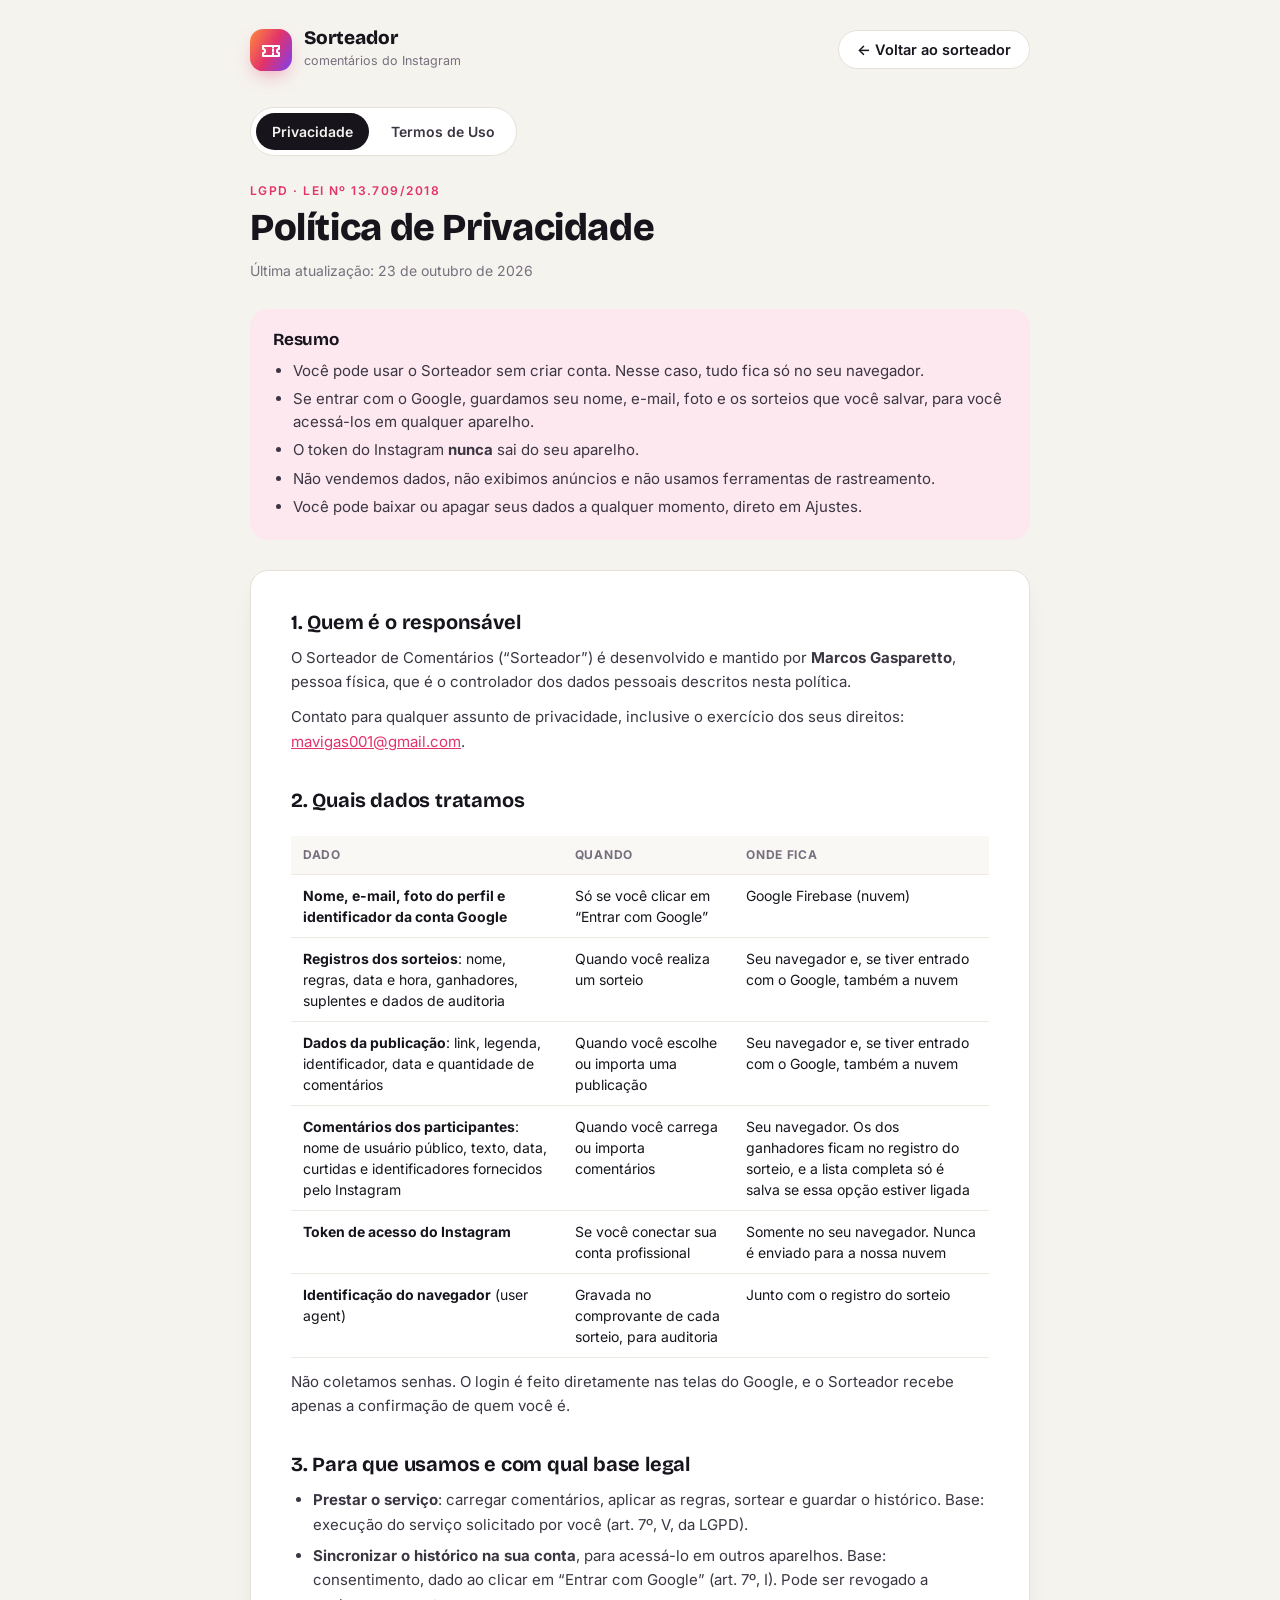
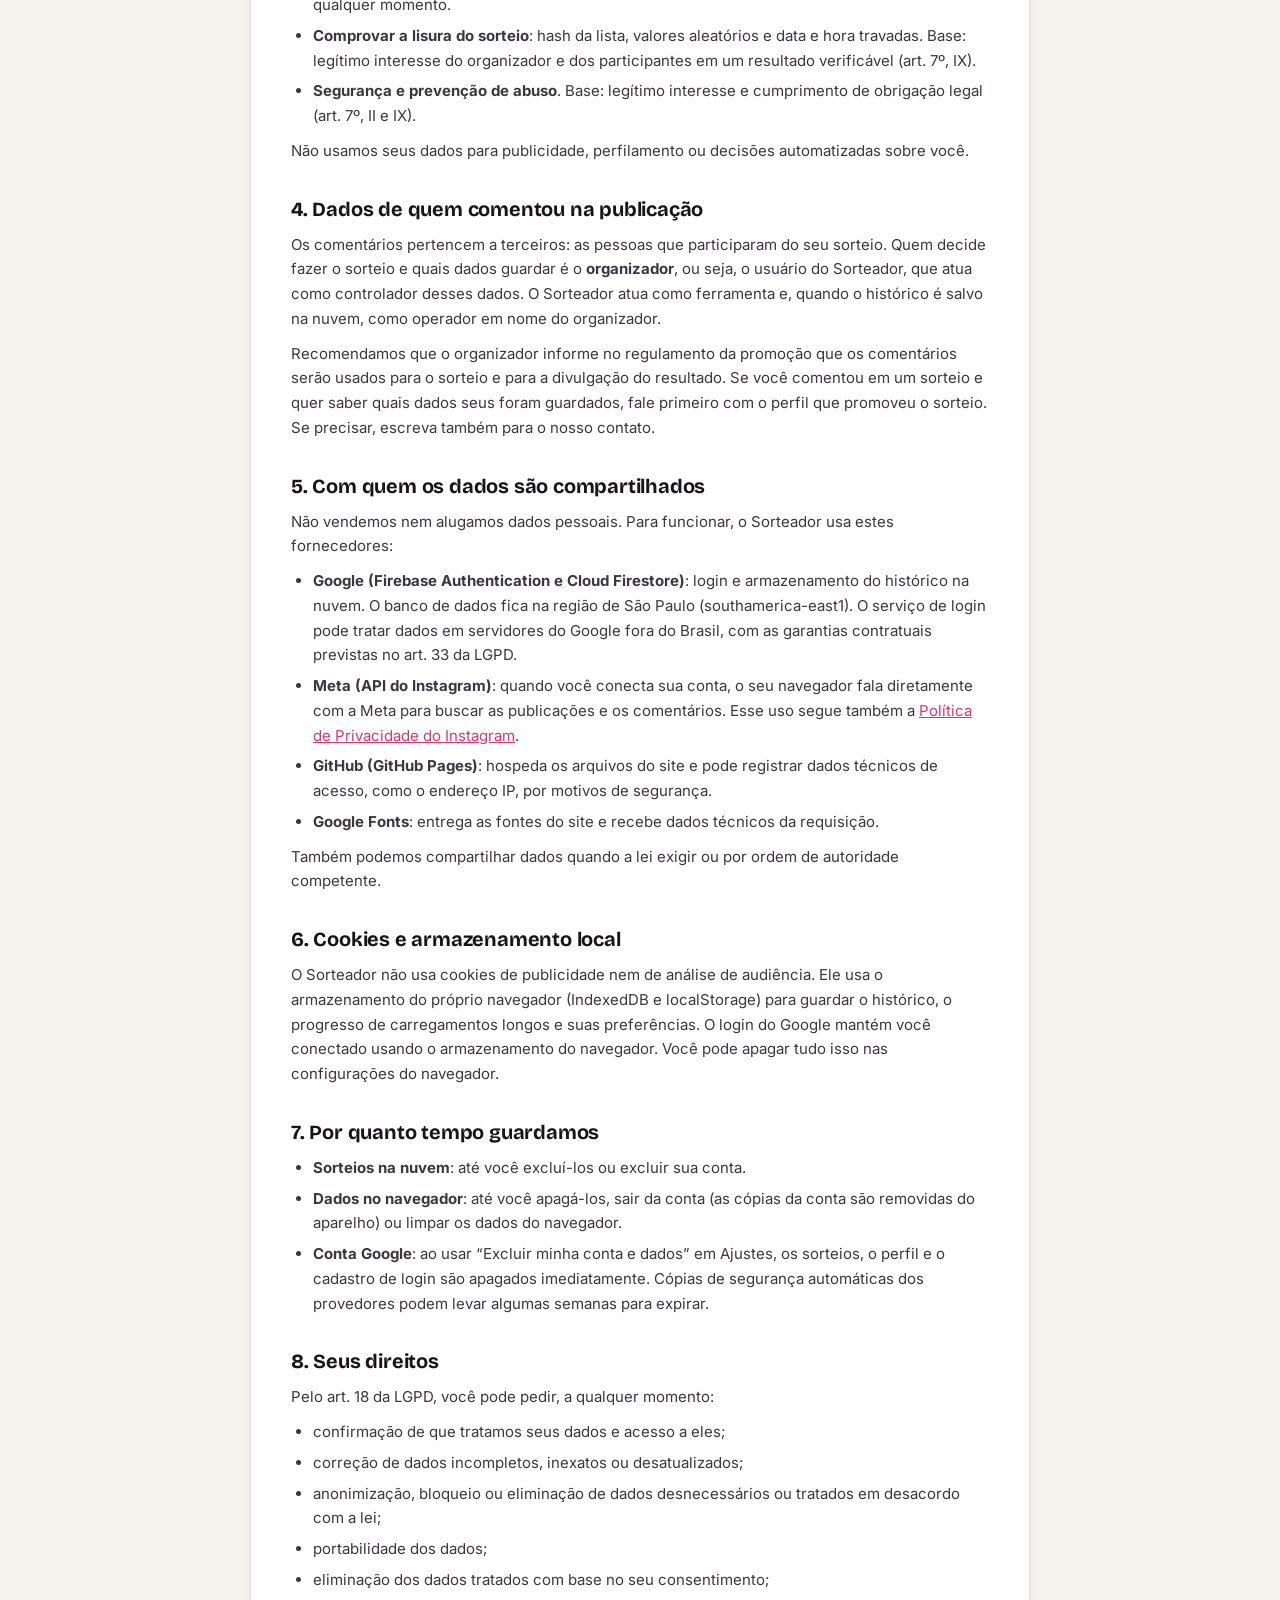
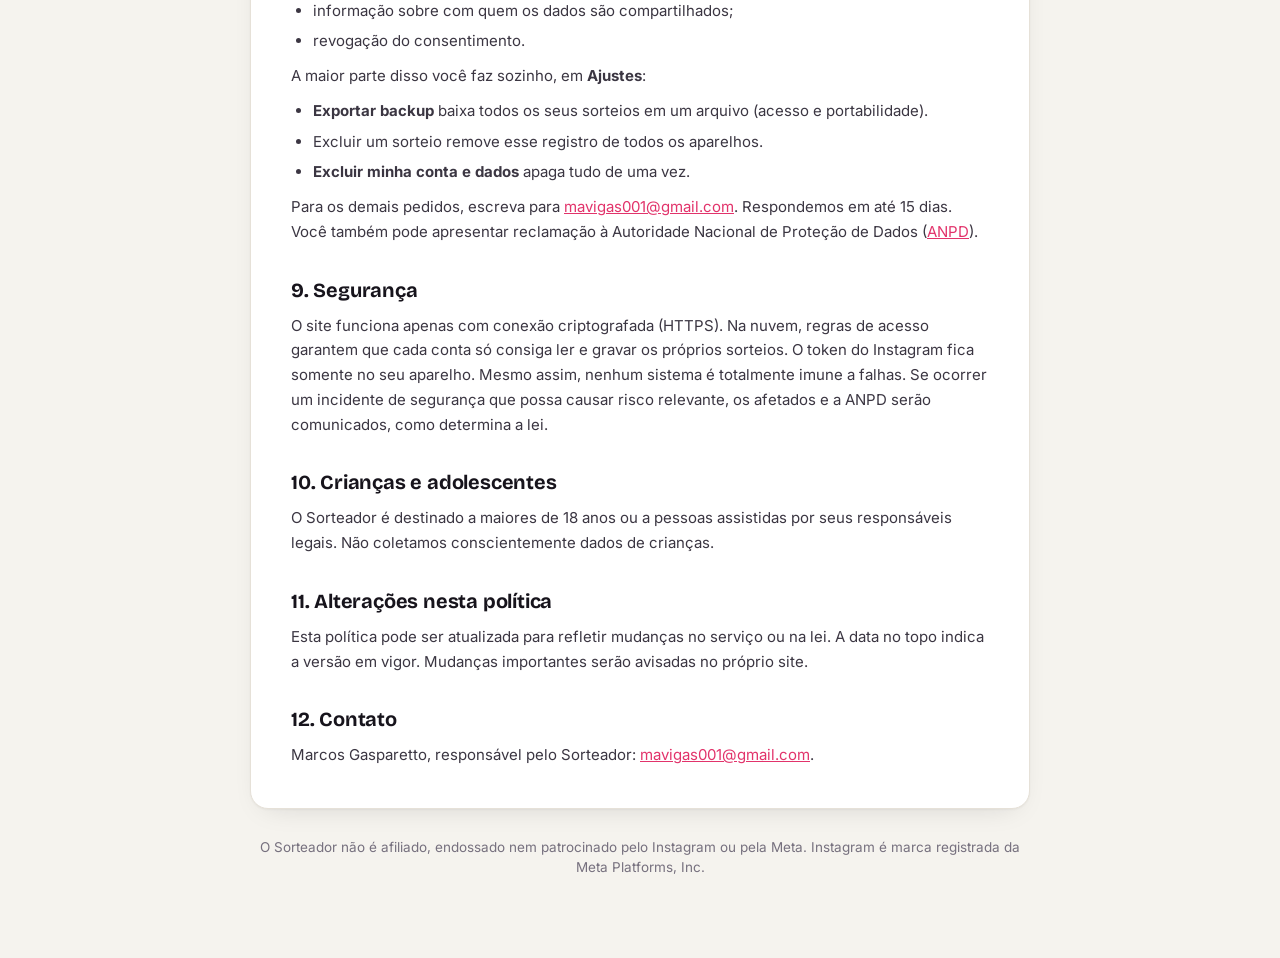
==== privacidade.html @ 2185b593 "Política de Privacidade, Termos de Uso e exclusão de conta Co-Authored-By: Claude Opus 5.5 <noreply@" ====
<!doctype html>
<html lang="pt-BR">
<head>
  <meta charset="utf-8">
  <meta name="viewport" content="width=device-width, initial-scale=1">
  <title>Política de Privacidade · Sorteador</title>
  <meta name="description" content="Como o Sorteador de Comentários trata os seus dados, conforme a LGPD.">
  <link rel="preconnect" href="https://fonts.googleapis.com">
  <link rel="preconnect" href="https://fonts.gstatic.com" crossorigin>
  <link href="https://fonts.googleapis.com/css2?family=Bricolage+Grotesque:opsz,wght@12..96,500;12..96,700;12..96,800&family=Inter:wght@400;500;600;700&display=swap" rel="stylesheet">
  <link rel="stylesheet" href="css/styles.css">
  <link rel="stylesheet" href="css/legal.css">
  <link rel="icon" href="data:image/svg+xml,%3Csvg xmlns='http://www.w3.org/2000/svg' viewBox='0 0 32 32'%3E%3Cdefs%3E%3ClinearGradient id='g' x1='0' y1='0' x2='1' y2='1'%3E%3Cstop offset='0' stop-color='%23FF8A3D'/%3E%3Cstop offset='.5' stop-color='%23E2336B'/%3E%3Cstop offset='1' stop-color='%237B3FF2'/%3E%3C/linearGradient%3E%3C/defs%3E%3Crect width='32' height='32' rx='9' fill='url(%23g)'/%3E%3Cpath d='M9 12h14v3a2 2 0 0 0 0 4v3H9v-3a2 2 0 0 0 0-4z' fill='none' stroke='white' stroke-width='2' stroke-linejoin='round'/%3E%3C/svg%3E">
</head>
<body>
<div class="legal">
  <header class="legal-top">
    <a class="brand" href="./">
      <span class="brand-mark" aria-hidden="true"><svg viewBox="0 0 24 24"><path d="M4 8h16v3a2 2 0 0 0 0 4v3H4v-3a2 2 0 0 0 0-4z"/><path d="M14 8v10" stroke-dasharray="1.6 2"/></svg></span>
      <span class="brand-text"><strong>Sorteador</strong><small>comentários do Instagram</small></span>
    </a>
    <a class="btn" href="./">← Voltar ao sorteador</a>
  </header>

  <nav class="legal-tabs" aria-label="Documentos">
    <a href="privacidade.html" aria-current="page">Privacidade</a>
    <a href="termos.html">Termos de Uso</a>
  </nav>

  <div class="legal-head">
    <p class="eyebrow">LGPD · Lei nº 13.709/2018</p>
    <h1>Política de Privacidade</h1>
    <p class="updated">Última atualização: 23 de outubro de 2026</p>
  </div>

  <section class="summary">
    <h2>Resumo</h2>
    <ul>
      <li>Você pode usar o Sorteador sem criar conta. Nesse caso, tudo fica só no seu navegador.</li>
      <li>Se entrar com o Google, guardamos seu nome, e-mail, foto e os sorteios que você salvar, para você acessá-los em qualquer aparelho.</li>
      <li>O token do Instagram <strong>nunca</strong> sai do seu aparelho.</li>
      <li>Não vendemos dados, não exibimos anúncios e não usamos ferramentas de rastreamento.</li>
      <li>Você pode baixar ou apagar seus dados a qualquer momento, direto em Ajustes.</li>
    </ul>
  </section>

  <article>
    <h2 id="controlador">1. Quem é o responsável</h2>
    <p>O Sorteador de Comentários (“Sorteador”) é desenvolvido e mantido por <strong>Marcos Gasparetto</strong>, pessoa física, que é o controlador dos dados pessoais descritos nesta política.</p>
    <p>Contato para qualquer assunto de privacidade, inclusive o exercício dos seus direitos: <a href="mailto:mavigas001@gmail.com">mavigas001@gmail.com</a>.</p>

    <h2 id="dados">2. Quais dados tratamos</h2>
    <div class="table-scroll">
      <table>
        <thead><tr><th>Dado</th><th>Quando</th><th>Onde fica</th></tr></thead>
        <tbody>
          <tr><td><strong>Nome, e-mail, foto do perfil e identificador da conta Google</strong></td><td>Só se você clicar em “Entrar com Google”</td><td>Google Firebase (nuvem)</td></tr>
          <tr><td><strong>Registros dos sorteios</strong>: nome, regras, data e hora, ganhadores, suplentes e dados de auditoria</td><td>Quando você realiza um sorteio</td><td>Seu navegador e, se tiver entrado com o Google, também a nuvem</td></tr>
          <tr><td><strong>Dados da publicação</strong>: link, legenda, identificador, data e quantidade de comentários</td><td>Quando você escolhe ou importa uma publicação</td><td>Seu navegador e, se tiver entrado com o Google, também a nuvem</td></tr>
          <tr><td><strong>Comentários dos participantes</strong>: nome de usuário público, texto, data, curtidas e identificadores fornecidos pelo Instagram</td><td>Quando você carrega ou importa comentários</td><td>Seu navegador. Os dos ganhadores ficam no registro do sorteio, e a lista completa só é salva se essa opção estiver ligada</td></tr>
          <tr><td><strong>Token de acesso do Instagram</strong></td><td>Se você conectar sua conta profissional</td><td>Somente no seu navegador. Nunca é enviado para a nossa nuvem</td></tr>
          <tr><td><strong>Identificação do navegador</strong> (user agent)</td><td>Gravada no comprovante de cada sorteio, para auditoria</td><td>Junto com o registro do sorteio</td></tr>
        </tbody>
      </table>
    </div>
    <p>Não coletamos senhas. O login é feito diretamente nas telas do Google, e o Sorteador recebe apenas a confirmação de quem você é.</p>

    <h2 id="finalidades">3. Para que usamos e com qual base legal</h2>
    <ul>
      <li><strong>Prestar o serviço</strong>: carregar comentários, aplicar as regras, sortear e guardar o histórico. Base: execução do serviço solicitado por você (art. 7º, V, da LGPD).</li>
      <li><strong>Sincronizar o histórico na sua conta</strong>, para acessá-lo em outros aparelhos. Base: consentimento, dado ao clicar em “Entrar com Google” (art. 7º, I). Pode ser revogado a qualquer momento.</li>
      <li><strong>Comprovar a lisura do sorteio</strong>: hash da lista, valores aleatórios e data e hora travadas. Base: legítimo interesse do organizador e dos participantes em um resultado verificável (art. 7º, IX).</li>
      <li><strong>Segurança e prevenção de abuso</strong>. Base: legítimo interesse e cumprimento de obrigação legal (art. 7º, II e IX).</li>
    </ul>
    <p>Não usamos seus dados para publicidade, perfilamento ou decisões automatizadas sobre você.</p>

    <h2 id="participantes">4. Dados de quem comentou na publicação</h2>
    <p>Os comentários pertencem a terceiros: as pessoas que participaram do seu sorteio. Quem decide fazer o sorteio e quais dados guardar é o <strong>organizador</strong>, ou seja, o usuário do Sorteador, que atua como controlador desses dados. O Sorteador atua como ferramenta e, quando o histórico é salvo na nuvem, como operador em nome do organizador.</p>
    <p>Recomendamos que o organizador informe no regulamento da promoção que os comentários serão usados para o sorteio e para a divulgação do resultado. Se você comentou em um sorteio e quer saber quais dados seus foram guardados, fale primeiro com o perfil que promoveu o sorteio. Se precisar, escreva também para o nosso contato.</p>

    <h2 id="compartilhamento">5. Com quem os dados são compartilhados</h2>
    <p>Não vendemos nem alugamos dados pessoais. Para funcionar, o Sorteador usa estes fornecedores:</p>
    <ul>
      <li><strong>Google (Firebase Authentication e Cloud Firestore)</strong>: login e armazenamento do histórico na nuvem. O banco de dados fica na região de São Paulo (southamerica-east1). O serviço de login pode tratar dados em servidores do Google fora do Brasil, com as garantias contratuais previstas no art. 33 da LGPD.</li>
      <li><strong>Meta (API do Instagram)</strong>: quando você conecta sua conta, o seu navegador fala diretamente com a Meta para buscar as publicações e os comentários. Esse uso segue também a <a href="https://privacycenter.instagram.com/policy" target="_blank" rel="noopener">Política de Privacidade do Instagram</a>.</li>
      <li><strong>GitHub (GitHub Pages)</strong>: hospeda os arquivos do site e pode registrar dados técnicos de acesso, como o endereço IP, por motivos de segurança.</li>
      <li><strong>Google Fonts</strong>: entrega as fontes do site e recebe dados técnicos da requisição.</li>
    </ul>
    <p>Também podemos compartilhar dados quando a lei exigir ou por ordem de autoridade competente.</p>

    <h2 id="cookies">6. Cookies e armazenamento local</h2>
    <p>O Sorteador não usa cookies de publicidade nem de análise de audiência. Ele usa o armazenamento do próprio navegador (IndexedDB e localStorage) para guardar o histórico, o progresso de carregamentos longos e suas preferências. O login do Google mantém você conectado usando o armazenamento do navegador. Você pode apagar tudo isso nas configurações do navegador.</p>

    <h2 id="retencao">7. Por quanto tempo guardamos</h2>
    <ul>
      <li><strong>Sorteios na nuvem</strong>: até você excluí-los ou excluir sua conta.</li>
      <li><strong>Dados no navegador</strong>: até você apagá-los, sair da conta (as cópias da conta são removidas do aparelho) ou limpar os dados do navegador.</li>
      <li><strong>Conta Google</strong>: ao usar “Excluir minha conta e dados” em Ajustes, os sorteios, o perfil e o cadastro de login são apagados imediatamente. Cópias de segurança automáticas dos provedores podem levar algumas semanas para expirar.</li>
    </ul>

    <h2 id="direitos">8. Seus direitos</h2>
    <p>Pelo art. 18 da LGPD, você pode pedir, a qualquer momento:</p>
    <ul>
      <li>confirmação de que tratamos seus dados e acesso a eles;</li>
      <li>correção de dados incompletos, inexatos ou desatualizados;</li>
      <li>anonimização, bloqueio ou eliminação de dados desnecessários ou tratados em desacordo com a lei;</li>
      <li>portabilidade dos dados;</li>
      <li>eliminação dos dados tratados com base no seu consentimento;</li>
      <li>informação sobre com quem os dados são compartilhados;</li>
      <li>revogação do consentimento.</li>
    </ul>
    <p>A maior parte disso você faz sozinho, em <strong>Ajustes</strong>:</p>
    <ul>
      <li><strong>Exportar backup</strong> baixa todos os seus sorteios em um arquivo (acesso e portabilidade).</li>
      <li>Excluir um sorteio remove esse registro de todos os aparelhos.</li>
      <li><strong>Excluir minha conta e dados</strong> apaga tudo de uma vez.</li>
    </ul>
    <p>Para os demais pedidos, escreva para <a href="mailto:mavigas001@gmail.com">mavigas001@gmail.com</a>. Respondemos em até 15 dias. Você também pode apresentar reclamação à Autoridade Nacional de Proteção de Dados (<a href="https://www.gov.br/anpd" target="_blank" rel="noopener">ANPD</a>).</p>

    <h2 id="seguranca">9. Segurança</h2>
    <p>O site funciona apenas com conexão criptografada (HTTPS). Na nuvem, regras de acesso garantem que cada conta só consiga ler e gravar os próprios sorteios. O token do Instagram fica somente no seu aparelho. Mesmo assim, nenhum sistema é totalmente imune a falhas. Se ocorrer um incidente de segurança que possa causar risco relevante, os afetados e a ANPD serão comunicados, como determina a lei.</p>

    <h2 id="menores">10. Crianças e adolescentes</h2>
    <p>O Sorteador é destinado a maiores de 18 anos ou a pessoas assistidas por seus responsáveis legais. Não coletamos conscientemente dados de crianças.</p>

    <h2 id="alteracoes">11. Alterações nesta política</h2>
    <p>Esta política pode ser atualizada para refletir mudanças no serviço ou na lei. A data no topo indica a versão em vigor. Mudanças importantes serão avisadas no próprio site.</p>

    <h2 id="contato">12. Contato</h2>
    <p>Marcos Gasparetto, responsável pelo Sorteador: <a href="mailto:mavigas001@gmail.com">mavigas001@gmail.com</a>.</p>
  </article>

  <p class="legal-foot">O Sorteador não é afiliado, endossado nem patrocinado pelo Instagram ou pela Meta. Instagram é marca registrada da Meta Platforms, Inc.</p>
</div>
</body>
</html>
---- css/styles.css ----
/* =========================================================
   Sorteador de Comentários — estilos
   ========================================================= */

:root {
  --bg: #F5F3EE;
  --surface: #FFFFFF;
  --surface-2: #FAF8F4;
  --ink: #17141C;
  --ink-2: #3B3642;
  --muted: #76707E;
  --line: #E6E1D8;
  --line-2: #EFEBE4;

  --accent: #E2336B;
  --accent-ink: #FFFFFF;
  --accent-soft: #FDE8EF;
  --grad: linear-gradient(120deg, #FF8A3D 0%, #E2336B 50%, #7B3FF2 100%);

  --ok: #168A5B;   --ok-soft: #E3F4EC;
  --warn: #A86300; --warn-soft: #FFF2DB;
  --err: #C62D3A;  --err-soft: #FCE6E8;

  --stage: #15121A;
  --stage-ink: #FFFFFF;

  --radius: 18px;
  --radius-sm: 11px;
  --shadow: 0 1px 2px rgba(23,20,28,.04), 0 10px 30px -16px rgba(23,20,28,.18);
  --font: 'Inter', system-ui, -apple-system, 'Segoe UI', sans-serif;
  --display: 'Bricolage Grotesque', 'Inter', system-ui, sans-serif;
  color-scheme: light;
}

@media (prefers-color-scheme: dark) {
  :root {
    --bg: #111014;
    --surface: #1A181F;
    --surface-2: #211E27;
    --ink: #F3F0F6;
    --ink-2: #D6D1DC;
    --muted: #9C95A6;
    --line: #2E2A35;
    --line-2: #26222C;
    --accent: #FF4D84;
    --accent-soft: #3A1A27;
    --ok: #3FCB8E;   --ok-soft: #12291F;
    --warn: #F2B14C; --warn-soft: #2D2210;
    --err: #FF6B76;  --err-soft: #331519;
    --stage: #0B0A0E;
    --shadow: 0 1px 2px rgba(0,0,0,.3), 0 10px 30px -16px rgba(0,0,0,.6);
    color-scheme: dark;
  }
}

* { box-sizing: border-box; }
html, body { margin: 0; }
body {
  background: var(--bg);
  color: var(--ink);
  font: 15px/1.5 var(--font);
  -webkit-font-smoothing: antialiased;
}
h1, h2, h3, h4 { font-family: var(--display); letter-spacing: -.01em; margin: 0; line-height: 1.15; }
h1 { font-size: clamp(26px, 3.2vw, 38px); font-weight: 800; }
h1 em { font-style: normal; background: var(--grad); -webkit-background-clip: text; background-clip: text; color: transparent; }
h3 { font-size: 18px; font-weight: 700; }
h4 { font-size: 15px; font-weight: 700; margin-bottom: 8px; }
p { margin: 0; }
a { color: var(--accent); }
code { font: 12.5px/1 ui-monospace, 'Cascadia Code', Consolas, monospace; background: var(--line-2); padding: 2px 5px; border-radius: 5px; }
hr { border: 0; border-top: 1px solid var(--line); margin: 18px 0; }
svg { width: 20px; height: 20px; fill: none; stroke: currentColor; stroke-width: 1.8; stroke-linecap: round; stroke-linejoin: round; flex: none; }
[hidden] { display: none !important; }

.muted { color: var(--muted); }
.small { font-size: 13px; }
.center { text-align: center; }
.eyebrow { font-size: 12px; font-weight: 600; letter-spacing: .12em; text-transform: uppercase; color: var(--accent); margin-bottom: 6px; }

/* ---------- Estrutura ---------- */
.app { display: grid; grid-template-columns: 260px 1fr; min-height: 100vh; }

.sidebar {
  position: sticky; top: 0; height: 100vh;
  display: flex; flex-direction: column; gap: 28px;
  padding: 24px 16px;
  border-right: 1px solid var(--line);
  background: var(--surface);
}
.brand { display: flex; align-items: center; gap: 12px; padding: 0 8px; }
.brand-mark {
  width: 42px; height: 42px; border-radius: 13px;
  display: grid; place-items: center;
  background: var(--grad); color: #fff;
  box-shadow: 0 8px 20px -8px rgba(226,51,107,.6);
}
.brand-mark svg { width: 24px; height: 24px; stroke-width: 2; }
.brand-text strong { display: block; font-family: var(--display); font-size: 19px; font-weight: 800; line-height: 1.1; }
.brand-text small { color: var(--muted); font-size: 12.5px; }

.nav { display: flex; flex-direction: column; gap: 4px; }
.nav-item {
  display: flex; align-items: center; gap: 12px;
  width: 100%; padding: 11px 12px;
  border: 0; border-radius: 12px; background: transparent;
  color: var(--ink-2); font: 500 15px var(--font); cursor: pointer; text-align: left;
}
.nav-item:hover { background: var(--surface-2); color: var(--ink); }
.nav-item.is-active { background: var(--ink); color: var(--bg); }
.nav-item .badge {
  margin-left: auto; min-width: 24px; padding: 1px 8px; border-radius: 99px;
  background: var(--line-2); color: var(--ink-2); font-size: 12px; font-weight: 600; text-align: center;
}
.nav-item.is-active .badge { background: rgba(255,255,255,.18); color: inherit; }

.sidebar-foot { margin-top: auto; display: flex; flex-direction: column; gap: 10px; }
.user-box { display: flex; flex-direction: column; gap: 8px; }
.user-hint { font-size: 12.5px; color: var(--muted); padding: 0 4px; line-height: 1.4; }
.btn.google { background: var(--surface); border-color: var(--line); color: var(--ink); gap: 10px; }
.btn.google:hover { border-color: var(--ink-2); }
.g-logo { width: 18px; height: 18px; stroke: none; }
.user-card { display: flex; align-items: center; gap: 10px; padding: 10px; border-radius: 14px; background: var(--surface-2); border: 1px solid var(--line-2); }
.user-card .who { min-width: 0; flex: 1; }
.user-card .who strong { display: block; font-size: 14px; white-space: nowrap; overflow: hidden; text-overflow: ellipsis; }
.user-card .who small { display: block; font-size: 12px; color: var(--muted); white-space: nowrap; overflow: hidden; text-overflow: ellipsis; }
.card .user-card { margin-bottom: 4px; }
.icon-btn { width: 34px; height: 34px; flex: none; display: grid; place-items: center; border: 0; border-radius: 10px; background: transparent; color: var(--muted); cursor: pointer; }
.icon-btn:hover { background: var(--surface); color: var(--err); }
.icon-btn svg { width: 18px; height: 18px; }
.sync-line { display: flex; align-items: center; gap: 8px; padding: 2px 6px; border: 0; background: none; font: 12.5px var(--font); color: var(--muted); cursor: pointer; text-align: left; }
.sync-line:hover { color: var(--ink); }
.sync-line .dot { width: 8px; height: 8px; border-radius: 50%; background: var(--line); flex: none; }
.sync-line.is-ok .dot { background: var(--ok); }
.sync-line.is-syncing .dot { background: var(--warn); animation: blink 1s ease-in-out infinite; }
.sync-line.is-error { color: var(--err); }
.sync-line.is-error .dot { background: var(--err); }
@keyframes blink { 50% { opacity: .3; } }
.user-hint a, .legal-links a { color: var(--muted); }
.user-hint a:hover, .legal-links a:hover { color: var(--accent); }
.legal-links { font-size: 12px; color: var(--muted); text-align: center; }
.conn { display: flex; align-items: center; gap: 10px; padding: 10px 12px; border-radius: 12px; background: var(--surface-2); font-size: 12.5px; color: var(--muted); }
.conn .dot { width: 9px; height: 9px; border-radius: 50%; background: var(--line); flex: none; }
.conn.is-on .dot { background: var(--ok); box-shadow: 0 0 0 4px var(--ok-soft); }
.conn.is-on { color: var(--ink-2); }

.main { min-width: 0; padding: 36px clamp(16px, 4vw, 56px) 80px; max-width: 1240px; width: 100%; }
.view { display: none; }
.view.is-active { display: block; animation: fadeUp .35s ease both; }
.view-head { display: flex; align-items: flex-end; justify-content: space-between; gap: 20px; margin-bottom: 26px; flex-wrap: wrap; }

@keyframes fadeUp { from { opacity: 0; transform: translateY(6px); } to { opacity: 1; transform: none; } }

/* ---------- Componentes ---------- */
.card {
  background: var(--surface);
  border: 1px solid var(--line);
  border-radius: var(--radius);
  padding: 22px;
  box-shadow: var(--shadow);
}
.card + .card, .card + .step-nav, .step-nav + .card { margin-top: 16px; }
.card-head { display: flex; justify-content: space-between; align-items: flex-start; gap: 16px; margin-bottom: 16px; flex-wrap: wrap; }
.card-head .muted { margin-top: 4px; font-size: 14px; }

.row { display: flex; gap: 10px; align-items: center; }
.row.wrap { flex-wrap: wrap; }
.row.end { justify-content: flex-end; }
.grow { flex: 1; min-width: 0; }
.grid2 { display: grid; grid-template-columns: 1fr 1fr; gap: 14px; }
.grid3 { display: grid; grid-template-columns: repeat(3, 1fr); gap: 14px; }
.actions-end { display: flex; justify-content: flex-end; margin-top: 18px; }

.field { display: flex; flex-direction: column; gap: 6px; margin: 0 0 16px; border: 0; padding: 0; min-width: 0; }
.field > label, .field > legend { font-size: 13.5px; font-weight: 600; color: var(--ink-2); padding: 0; }
.opt { font-weight: 400; color: var(--muted); }

.input {
  width: 100%;
  font: 15px var(--font); color: var(--ink);
  background: var(--surface-2);
  border: 1px solid var(--line); border-radius: var(--radius-sm);
  padding: 10px 13px; outline: none;
  transition: border-color .15s, box-shadow .15s, background .15s;
}
.row > .input:not(.grow) { width: auto; }
textarea.input { resize: vertical; line-height: 1.45; }
select.input { width: auto; cursor: pointer; }
.input:focus { border-color: var(--accent); background: var(--surface); box-shadow: 0 0 0 4px var(--accent-soft); }
input[type=search].input { min-width: 240px; }

.btn {
  display: inline-flex; align-items: center; justify-content: center; gap: 8px;
  padding: 10px 18px; border-radius: 99px;
  border: 1px solid var(--line); background: var(--surface); color: var(--ink);
  font: 600 14.5px var(--font); cursor: pointer; white-space: nowrap;
  transition: transform .12s, background .15s, border-color .15s, opacity .15s;
  text-decoration: none;
}
.btn:hover { border-color: var(--ink-2); }
.btn:active { transform: scale(.98); }
.btn:disabled { opacity: .45; cursor: not-allowed; transform: none; }
.btn.primary { background: var(--ink); border-color: var(--ink); color: var(--bg); }
.btn.primary:hover { background: var(--ink-2); }
.btn.ghost { background: transparent; border-color: transparent; color: var(--ink-2); }
.btn.ghost:hover { background: var(--surface-2); border-color: var(--line); }
.btn.link { background: none; border: 0; padding: 4px 0; color: var(--accent); }
.btn.danger { color: var(--err); }
.btn.danger:hover { border-color: var(--err); background: var(--err-soft); }
.btn.block { width: 100%; }
.btn.xl { padding: 16px 40px; font-size: 17px; }
.btn.is-busy { pointer-events: none; opacity: .7; }
.btn.is-busy::before { content: ''; width: 14px; height: 14px; border-radius: 50%; border: 2px solid currentColor; border-right-color: transparent; animation: spin .7s linear infinite; }
@keyframes spin { to { transform: rotate(360deg); } }
.file-btn { position: relative; overflow: hidden; }
.file-btn input { position: absolute; inset: 0; opacity: 0; cursor: pointer; }

.switch { display: inline-flex; align-items: center; gap: 10px; cursor: pointer; font-size: 14px; color: var(--ink-2); user-select: none; }
.switch input { position: absolute; opacity: 0; pointer-events: none; }
.switch .track { width: 38px; height: 22px; border-radius: 99px; background: var(--line); position: relative; transition: background .2s; flex: none; }
.switch .track::after { content: ''; position: absolute; top: 3px; left: 3px; width: 16px; height: 16px; border-radius: 50%; background: #fff; transition: transform .2s; box-shadow: 0 1px 3px rgba(0,0,0,.25); }
.switch input:checked + .track { background: var(--accent); }
.switch input:checked + .track::after { transform: translateX(16px); }
.switch input:focus-visible + .track { outline: 2px solid var(--accent); outline-offset: 2px; }
.switch.on-dark { color: rgba(255,255,255,.75); }
.switch.on-dark .track { background: rgba(255,255,255,.18); }

.pill { display: inline-flex; align-items: center; gap: 6px; padding: 5px 12px; border-radius: 99px; font-size: 12.5px; font-weight: 600; background: var(--line-2); color: var(--ink-2); }
.pill.ok { background: var(--ok-soft); color: var(--ok); }
.pill.warn { background: var(--warn-soft); color: var(--warn); }
.pill.accent { background: var(--accent-soft); color: var(--accent); }

/* ---------- Stepper ---------- */
.stepper { list-style: none; display: grid; grid-template-columns: repeat(4, 1fr); gap: 8px; padding: 6px; margin: 0 0 22px; background: var(--surface); border: 1px solid var(--line); border-radius: 99px; }
.stepper button { width: 100%; display: flex; align-items: center; justify-content: center; gap: 10px; padding: 9px 10px; border: 0; border-radius: 99px; background: none; font: 600 14px var(--font); color: var(--muted); cursor: pointer; }
.stepper button:disabled { cursor: default; }
.stepper .num { width: 24px; height: 24px; border-radius: 50%; display: grid; place-items: center; font-size: 12.5px; background: var(--line-2); color: var(--muted); }
.stepper li.is-done button { color: var(--ink-2); }
.stepper li.is-done .num { background: var(--ok-soft); color: var(--ok); }
.stepper li.is-current button { background: var(--ink); color: var(--bg); }
.stepper li.is-current .num { background: var(--grad); color: #fff; }

.step-nav { display: flex; justify-content: space-between; gap: 12px; margin-top: 18px; flex-wrap: wrap; }

/* ---------- Passo 1 ---------- */
.source-grid { display: grid; grid-template-columns: repeat(3, 1fr); gap: 14px; margin-bottom: 16px; }
.source-card {
  position: relative; text-align: left; cursor: pointer;
  padding: 22px; border-radius: var(--radius);
  background: var(--surface); border: 1.5px solid var(--line);
  color: var(--ink); font: inherit;
  transition: border-color .15s, transform .15s, box-shadow .15s;
  display: flex; flex-direction: column; gap: 8px;
}
.source-card:hover { transform: translateY(-2px); box-shadow: var(--shadow); }
.source-card h3 { margin-top: 6px; }
.source-card p { color: var(--muted); font-size: 14px; }
.source-card.is-selected { border-color: var(--accent); box-shadow: 0 0 0 4px var(--accent-soft); }
.source-ico { width: 44px; height: 44px; border-radius: 13px; display: grid; place-items: center; background: var(--surface-2); border: 1px solid var(--line); color: var(--ink-2); }
.source-card.is-selected .source-ico { background: var(--grad); color: #fff; border-color: transparent; }
.source-card .tag { position: absolute; top: 18px; right: 18px; font-size: 11.5px; font-weight: 700; letter-spacing: .04em; color: var(--accent); background: var(--accent-soft); padding: 3px 9px; border-radius: 99px; }

.account-box:empty { display: none; }
.account-box { margin-top: 16px; display: flex; flex-wrap: wrap; gap: 10px; }
.account-chip { display: flex; align-items: center; gap: 10px; padding: 7px 14px 7px 7px; border-radius: 99px; border: 1.5px solid var(--line); background: var(--surface-2); cursor: pointer; font: 600 14px var(--font); color: var(--ink); }
.account-chip.is-selected { border-color: var(--accent); background: var(--accent-soft); }
.account-chip small { font-weight: 400; color: var(--muted); }

.avatar { width: 34px; height: 34px; border-radius: 50%; display: grid; place-items: center; flex: none; overflow: hidden; background: var(--grad); color: #fff; font: 700 13px var(--display); text-transform: uppercase; }
.avatar { position: relative; }
.avatar img { position: absolute; inset: 0; width: 100%; height: 100%; object-fit: cover; }
.avatar.lg { width: 56px; height: 56px; font-size: 20px; }

.post-grid { display: grid; grid-template-columns: repeat(auto-fill, minmax(150px, 1fr)); gap: 12px; }
.post-tile { position: relative; aspect-ratio: 1; border-radius: 14px; overflow: hidden; cursor: pointer; border: 0; padding: 0; background: var(--line-2); color: #fff; font: inherit; text-align: left; }
.post-tile img { position: relative; width: 100%; height: 100%; object-fit: cover; display: block; transition: transform .3s; }
.post-tile:hover img { transform: scale(1.05); }
.post-tile .ov { position: absolute; inset: 0; display: flex; flex-direction: column; justify-content: flex-end; padding: 10px; background: linear-gradient(180deg, transparent 40%, rgba(0,0,0,.72)); }
.post-tile .ov strong { display: flex; align-items: center; gap: 5px; font-size: 14px; }
.post-tile .ov strong svg { width: 15px; height: 15px; }
.post-tile .ov small { font-size: 12px; opacity: .85; display: -webkit-box; -webkit-line-clamp: 2; -webkit-box-orient: vertical; overflow: hidden; }
.post-tile .noimg { position: absolute; inset: 0; background: var(--grad); opacity: .85; }
.center .btn { margin-top: 16px; }

.dropzone { display: flex; flex-direction: column; align-items: center; justify-content: center; gap: 8px; padding: 30px; border: 1.5px dashed var(--line); border-radius: var(--radius); background: var(--surface-2); color: var(--muted); cursor: pointer; text-align: center; margin-bottom: 16px; transition: border-color .15s, background .15s; }
.dropzone svg { width: 28px; height: 28px; color: var(--accent); }
.dropzone strong { color: var(--ink); }
.dropzone input { display: none; }
.dropzone.is-over, .dropzone:hover { border-color: var(--accent); background: var(--accent-soft); }

input[type=range] { width: 100%; accent-color: var(--accent); }

/* ---------- Passo 2 ---------- */
.post-summary { display: flex; gap: 18px; align-items: center; }
.post-summary .thumb { width: 84px; height: 84px; border-radius: 14px; overflow: hidden; flex: none; background: var(--grad); }
.post-summary .thumb img { width: 100%; height: 100%; object-fit: cover; display: block; }
.post-summary .info { min-width: 0; flex: 1; }
.post-summary .caption { color: var(--ink-2); font-size: 14px; margin: 4px 0 8px; display: -webkit-box; -webkit-line-clamp: 2; -webkit-box-orient: vertical; overflow: hidden; }
.post-summary .meta { display: flex; gap: 8px; flex-wrap: wrap; }

.progress { height: 8px; border-radius: 99px; background: var(--line-2); overflow: hidden; margin-bottom: 18px; }
.progress-bar { height: 100%; width: 0; background: var(--grad); border-radius: inherit; transition: width .3s ease; }
.progress-bar.is-indeterminate { width: 35% !important; animation: indet 1.3s ease-in-out infinite; }
@keyframes indet { from { transform: translateX(-100%); } to { transform: translateX(300%); } }

.stats { display: grid; grid-template-columns: repeat(4, 1fr); gap: 12px; }
.stat { padding: 14px 16px; border-radius: 14px; background: var(--surface-2); border: 1px solid var(--line-2); }
.stat-num { display: block; font: 800 26px/1.1 var(--display); font-variant-numeric: tabular-nums; }
.stat-lbl { font-size: 13px; color: var(--muted); }

.table-wrap { overflow: auto; max-height: 520px; border: 1px solid var(--line); border-radius: 14px; }
.table { width: 100%; border-collapse: collapse; font-size: 14px; }
.table th { position: sticky; top: 0; background: var(--surface-2); text-align: left; font-size: 12px; font-weight: 600; text-transform: uppercase; letter-spacing: .06em; color: var(--muted); padding: 10px 14px; border-bottom: 1px solid var(--line); z-index: 1; }
.table td { padding: 10px 14px; border-bottom: 1px solid var(--line-2); vertical-align: top; }
.table tr:last-child td { border-bottom: 0; }
.table td.user { font-weight: 600; white-space: nowrap; }
.table td.user .reply { font-weight: 400; font-size: 12px; color: var(--muted); display: block; }
.table td.text { color: var(--ink-2); min-width: 260px; word-break: break-word; }
.table td.date { white-space: nowrap; color: var(--muted); font-size: 13px; }
.table .num, .table td.idx { text-align: right; font-variant-numeric: tabular-nums; color: var(--muted); }
.table .empty { text-align: center; color: var(--muted); padding: 30px; }
#tableNote { margin-top: 10px; }
.mention { color: var(--accent); font-weight: 500; }

/* ---------- Passo 3 ---------- */
.rules-layout { display: grid; grid-template-columns: 1fr 320px; gap: 16px; align-items: start; }
.rules-layout .card + .card { margin-top: 0; }
.segmented { display: grid; grid-template-columns: 1fr 1fr; gap: 10px; }
.segmented label { cursor: pointer; }
.segmented input { position: absolute; opacity: 0; }
.segmented span { display: block; height: 100%; padding: 14px; border-radius: 14px; border: 1.5px solid var(--line); background: var(--surface-2); }
.segmented strong { display: block; font-size: 14.5px; }
.segmented small { color: var(--muted); font-size: 13px; }
.segmented input:checked + span { border-color: var(--accent); background: var(--accent-soft); }
.segmented input:focus-visible + span { outline: 2px solid var(--accent); outline-offset: 2px; }
.toggles { display: flex; flex-direction: column; gap: 12px; margin: 4px 0 20px; }

.elig { position: sticky; top: 24px; }
.elig-big { font: 800 64px/1 var(--display); background: var(--grad); -webkit-background-clip: text; background-clip: text; color: transparent; font-variant-numeric: tabular-nums; margin-top: 6px; }
.elig-list { list-style: none; padding: 0; margin: 18px 0; display: flex; flex-direction: column; gap: 2px; font-size: 13.5px; }
.elig-list li { display: flex; justify-content: space-between; padding: 7px 0; border-bottom: 1px dashed var(--line); }
.elig-list li span:last-child { font-weight: 600; font-variant-numeric: tabular-nums; }
.elig-list li.minus span:last-child { color: var(--err); }
.elig .btn + .btn { margin-top: 8px; }

/* ---------- Passo 4: palco ---------- */
.stage {
  position: relative; overflow: hidden; isolation: isolate;
  border-radius: 26px; padding: 26px; min-height: 420px;
  background: var(--stage); color: var(--stage-ink);
  display: flex; flex-direction: column;
}
.stage-glow { position: absolute; inset: -40%; z-index: -1; background: radial-gradient(closest-side at 30% 40%, rgba(255,138,61,.35), transparent 70%), radial-gradient(closest-side at 70% 60%, rgba(123,63,242,.4), transparent 70%), radial-gradient(closest-side at 50% 50%, rgba(226,51,107,.3), transparent 70%); animation: drift 14s ease-in-out infinite alternate; }
@keyframes drift { to { transform: rotate(25deg) scale(1.1); } }
.stage-top { display: flex; justify-content: space-between; gap: 10px; flex-wrap: wrap; }
.stage .pill { background: rgba(255,255,255,.12); color: #fff; }
.stage .pill.ghost { background: transparent; border: 1px solid rgba(255,255,255,.2); color: rgba(255,255,255,.8); }
.slot { flex: 1; display: flex; flex-direction: column; align-items: center; justify-content: center; text-align: center; padding: 30px 10px; }
.slot-label { font-size: 13px; letter-spacing: .16em; text-transform: uppercase; color: rgba(255,255,255,.6); margin-bottom: 10px; }
.slot-name { font: 800 clamp(34px, 6.5vw, 72px)/1.05 var(--display); letter-spacing: -.02em; word-break: break-all; }
.slot-name.is-rolling { opacity: .85; filter: blur(.4px); }
.slot-name.is-win { background: linear-gradient(120deg, #FFB37A, #FF5C8E 50%, #B48CFF); -webkit-background-clip: text; background-clip: text; color: transparent; animation: pop .55s cubic-bezier(.2, 1.6, .4, 1) both; }
@keyframes pop { from { transform: scale(.7); opacity: 0; } to { transform: none; opacity: 1; } }
.slot-text { max-width: 640px; margin-top: 14px; color: rgba(255,255,255,.78); font-size: 16px; min-height: 24px; }
.stage-controls { display: flex; justify-content: space-between; align-items: center; gap: 12px; flex-wrap: wrap; }
.stage .btn.primary { background: #fff; color: #15121A; border-color: #fff; }
.stage .btn.primary:hover { background: #F1ECF5; }

.results { display: grid; grid-template-columns: repeat(auto-fill, minmax(320px, 1fr)); gap: 14px; margin-top: 16px; }
.results:empty { display: none; }

/* ---------- Cartão de ganhador ---------- */
.winner { position: relative; padding: 20px; border-radius: var(--radius); background: var(--surface); border: 1px solid var(--line); box-shadow: var(--shadow); animation: fadeUp .4s ease both; }
.winner.is-main::before { content: ''; position: absolute; inset: 0; border-radius: inherit; padding: 1.5px; background: var(--grad); -webkit-mask: linear-gradient(#000 0 0) content-box, linear-gradient(#000 0 0); -webkit-mask-composite: xor; mask-composite: exclude; pointer-events: none; }
.winner-head { display: flex; align-items: center; gap: 12px; }
.winner-head .who { min-width: 0; flex: 1; }
.winner-head .who a { font: 700 18px var(--display); color: var(--ink); text-decoration: none; word-break: break-all; }
.winner-head .who a:hover { color: var(--accent); }
.winner-head .who small { display: block; color: var(--muted); font-size: 13px; }
.winner .quote { margin: 14px 0; padding: 12px 14px; border-radius: 12px; background: var(--surface-2); color: var(--ink-2); font-size: 15px; word-break: break-word; border-left: 3px solid var(--accent); }
.winner dl { display: grid; grid-template-columns: auto 1fr; gap: 4px 14px; margin: 0; font-size: 13px; }
.winner dt { color: var(--muted); }
.winner dd { margin: 0; overflow-wrap: anywhere; font-variant-numeric: tabular-nums; }
details.raw { margin-top: 12px; font-size: 13px; }
details.raw summary { cursor: pointer; color: var(--accent); font-weight: 600; }
details.raw pre { margin: 8px 0 0; padding: 12px; border-radius: 10px; background: var(--surface-2); border: 1px solid var(--line); overflow: auto; max-height: 260px; font: 12px/1.5 ui-monospace, Consolas, monospace; white-space: pre-wrap; word-break: break-all; }

/* ---------- Histórico ---------- */
.history-list { display: flex; flex-direction: column; gap: 12px; }
.h-item { display: grid; grid-template-columns: 64px 1fr auto; gap: 16px; align-items: center; padding: 14px 18px 14px 14px; border-radius: var(--radius); background: var(--surface); border: 1px solid var(--line); cursor: pointer; text-align: left; font: inherit; color: inherit; width: 100%; transition: transform .15s, box-shadow .15s; }
.h-item:hover { transform: translateY(-1px); box-shadow: var(--shadow); }
.h-thumb { width: 64px; height: 64px; border-radius: 13px; overflow: hidden; background: var(--grad); }
.h-thumb img { width: 100%; height: 100%; object-fit: cover; display: block; }
.h-main { min-width: 0; }
.h-title { display: block; font: 700 17px/1.2 var(--display); white-space: nowrap; overflow: hidden; text-overflow: ellipsis; }
.h-meta { display: block; font-size: 13px; color: var(--muted); margin: 2px 0 6px; }
.h-winners { display: flex; flex-wrap: wrap; gap: 6px; }
.h-side { text-align: right; font-size: 13px; color: var(--muted); }
.h-side strong { display: block; font: 800 22px var(--display); color: var(--ink); }
.empty-state { text-align: center; padding: 60px 20px; color: var(--muted); border: 1.5px dashed var(--line); border-radius: var(--radius); }
.empty-state h3 { color: var(--ink); margin-bottom: 6px; }
.empty-state .btn { margin-top: 16px; }

/* ---------- Detalhe ---------- */
.detail-head { display: flex; justify-content: space-between; align-items: flex-start; gap: 20px; flex-wrap: wrap; margin-bottom: 22px; }
.detail-head .code { font: 600 13px ui-monospace, Consolas, monospace; color: var(--muted); margin-top: 8px; }
.detail-grid { display: grid; grid-template-columns: 1fr 1fr; gap: 16px; }
.detail-grid .card + .card { margin-top: 0; }
.detail-grid .span2 { grid-column: span 2; }
.kv { display: grid; grid-template-columns: 190px 1fr; gap: 8px 16px; margin: 14px 0 0; font-size: 14px; }
.kv dt { color: var(--muted); }
.kv dd { margin: 0; word-break: break-word; }
.mono { font-family: ui-monospace, Consolas, monospace; font-size: 12.5px; word-break: break-all; }
.section-title { display: flex; justify-content: space-between; align-items: center; gap: 12px; margin: 30px 0 14px; flex-wrap: wrap; }
.back { display: inline-flex; align-items: center; gap: 6px; margin-bottom: 18px; }
.print-only { display: none; }

/* ---------- Ajustes ---------- */
.settings-grid { display: grid; grid-template-columns: 1fr 1fr; gap: 16px; }
.settings-grid .card + .card { margin-top: 0; }
.settings-grid .span2 { grid-column: span 2; }
.settings-grid h3 { margin-bottom: 14px; }
.settings-grid .card > .muted { margin-bottom: 14px; font-size: 14px; }
.help-cols { display: grid; grid-template-columns: 1fr 1fr; gap: 24px; margin: 18px 0; }
.help ol { margin: 0; padding-left: 20px; display: flex; flex-direction: column; gap: 6px; font-size: 14px; color: var(--ink-2); }

/* ---------- Modal, toasts, confete ---------- */
.modal { border: 0; padding: 0; border-radius: 20px; background: var(--surface); color: var(--ink); box-shadow: 0 30px 80px -20px rgba(0,0,0,.45); max-width: 440px; width: calc(100% - 32px); }
.modal::backdrop { background: rgba(15,12,20,.45); backdrop-filter: blur(3px); }
.modal form { padding: 24px; }
.modal h3 { margin-bottom: 8px; }
.modal p { margin-bottom: 22px; }

.toasts { position: fixed; right: 20px; bottom: 20px; display: flex; flex-direction: column; gap: 10px; z-index: 50; max-width: min(420px, calc(100vw - 32px)); }
.toast { display: flex; gap: 10px; align-items: flex-start; padding: 13px 16px; border-radius: 14px; background: var(--ink); color: var(--bg); font-size: 14px; box-shadow: 0 16px 40px -14px rgba(0,0,0,.5); animation: fadeUp .25s ease both; }
.toast::before { content: ''; width: 8px; height: 8px; border-radius: 50%; margin-top: 7px; flex: none; background: currentColor; opacity: .6; }
.toast.success::before { background: #3FCB8E; opacity: 1; }
.toast.error::before { background: #FF6B76; opacity: 1; }
.toast.warn::before { background: #F2B14C; opacity: 1; }
.toast.out { opacity: 0; transform: translateY(6px); transition: .25s; }

#confetti { position: fixed; inset: 0; width: 100vw; height: 100vh; pointer-events: none; z-index: 60; }

/* ---------- Responsivo ---------- */
@media (max-width: 1100px) {
  .rules-layout { grid-template-columns: 1fr; }
  .elig { position: static; }
  .stats { grid-template-columns: repeat(2, 1fr); }
}
@media (max-width: 860px) {
  .app { grid-template-columns: 1fr; grid-template-rows: auto 1fr; }
  .sidebar { position: sticky; top: 0; z-index: 20; height: auto; flex-direction: row; align-items: center; gap: 12px; padding: 10px 16px; border-right: 0; border-bottom: 1px solid var(--line); }
  .brand-text small, .sidebar .conn, .sidebar .user-hint, .sidebar .legal-links, .sidebar .sync-line, .sidebar .user-card .who, .sidebar .user-card .icon-btn { display: none; }
  .sidebar-foot { order: 3; margin: 0; }
  .sidebar .user-card { padding: 0; background: none; border: 0; cursor: pointer; }
  .sidebar .btn.google { padding: 8px 12px; }
  .sidebar .btn.google span { display: none; }
  .brand { padding: 0; }
  .brand-mark { width: 36px; height: 36px; }
  .nav { flex-direction: row; margin-left: auto; }
  .nav-item { padding: 9px 10px; }
  .nav-item span:not(.badge) { display: none; }
  .main { padding-top: 24px; }
  .source-grid, .grid3, .detail-grid, .settings-grid, .help-cols { grid-template-columns: 1fr; }
  .detail-grid .span2, .settings-grid .span2 { grid-column: auto; }
  .stepper .lbl { display: none; }
  .stepper { border-radius: 18px; }
}
@media (max-width: 560px) {
  .grid2, .segmented { grid-template-columns: 1fr; }
  .row:not(.end) { flex-wrap: wrap; }
  .row > .input:not(.grow), input[type=search].input { width: 100%; min-width: 0; }
  .h-item { grid-template-columns: 52px 1fr; }
  .h-thumb { width: 52px; height: 52px; }
  .h-side { grid-column: span 2; text-align: left; }
  .kv { grid-template-columns: 1fr; gap: 2px; }
  .kv dd { margin-bottom: 8px; }
  .post-summary { align-items: flex-start; }
  .post-summary .thumb { width: 64px; height: 64px; }
  .results { grid-template-columns: 1fr; }
  .btn.xl { width: 100%; }
}

/* ---------- Impressão (comprovante) ---------- */
@media print {
  :root { --bg: #fff; --surface: #fff; --surface-2: #fff; --shadow: none; color-scheme: light; }
  body { font-size: 12px; color: #000; }
  .sidebar, .no-print, .toasts, #confetti { display: none !important; }
  .app { display: block; }
  .main { padding: 0; max-width: none; }
  .view { display: none !important; }
  #view-detail.is-active { display: block !important; animation: none; }
  .card, .winner { break-inside: avoid; box-shadow: none; border-color: #ccc; }
  .detail-grid { grid-template-columns: 1fr 1fr; }
  .print-only { display: block; }
  details.raw[open] pre, details.raw pre { max-height: none; }
  .table-wrap { max-height: none; overflow: visible; border: 0; }
}
---- css/legal.css ----
/* Páginas de Política de Privacidade e Termos de Uso (usa os tokens de styles.css) */
.legal { max-width: 820px; margin: 0 auto; padding: 28px 20px 80px; }
.legal-top { display: flex; align-items: center; justify-content: space-between; gap: 16px; margin-bottom: 36px; flex-wrap: wrap; }
.legal-top .brand { padding: 0; text-decoration: none; color: inherit; }
.legal-head { margin-bottom: 28px; }
.legal-head .updated { color: var(--muted); font-size: 14px; margin-top: 10px; }
.legal-tabs { display: flex; gap: 6px; padding: 5px; margin-bottom: 26px; background: var(--surface); border: 1px solid var(--line); border-radius: 99px; width: fit-content; max-width: 100%; }
.legal-tabs a { padding: 8px 16px; border-radius: 99px; color: var(--ink-2); text-decoration: none; font-weight: 600; font-size: 14px; }
.legal-tabs a[aria-current="page"] { background: var(--ink); color: var(--bg); }
.summary { padding: 20px 22px; border-radius: var(--radius); background: var(--accent-soft); border: 1px solid transparent; margin-bottom: 30px; }
.summary h2 { font-size: 17px; margin: 0 0 10px; }
.summary ul { margin: 0; padding-left: 20px; display: flex; flex-direction: column; gap: 6px; color: var(--ink-2); }
.legal article { background: var(--surface); border: 1px solid var(--line); border-radius: var(--radius); padding: clamp(20px, 4vw, 40px); box-shadow: var(--shadow); }
.legal article h2 { font-size: 20px; margin: 34px 0 12px; scroll-margin-top: 20px; }
.legal article h2:first-child { margin-top: 0; }
.legal article h3 { font-size: 16px; margin: 20px 0 8px; }
.legal article p, .legal article li { color: var(--ink-2); line-height: 1.65; }
.legal article p + p { margin-top: 10px; }
.legal article ul, .legal article ol { padding-left: 22px; display: flex; flex-direction: column; gap: 6px; margin: 10px 0; }
.legal table { width: 100%; border-collapse: collapse; font-size: 14px; margin: 12px 0; }
.legal th, .legal td { text-align: left; padding: 10px 12px; border-bottom: 1px solid var(--line-2); vertical-align: top; }
.legal th { font-size: 12px; text-transform: uppercase; letter-spacing: .06em; color: var(--muted); background: var(--surface-2); }
.legal .table-scroll { overflow-x: auto; }
.legal-foot { margin-top: 28px; color: var(--muted); font-size: 13.5px; text-align: center; }
@media (max-width: 560px) {
  .legal-top .btn { width: 100%; }
}
@media print {
  .legal-top .btn, .legal-tabs { display: none; }
  .legal article { box-shadow: none; border: 0; padding: 0; }
}
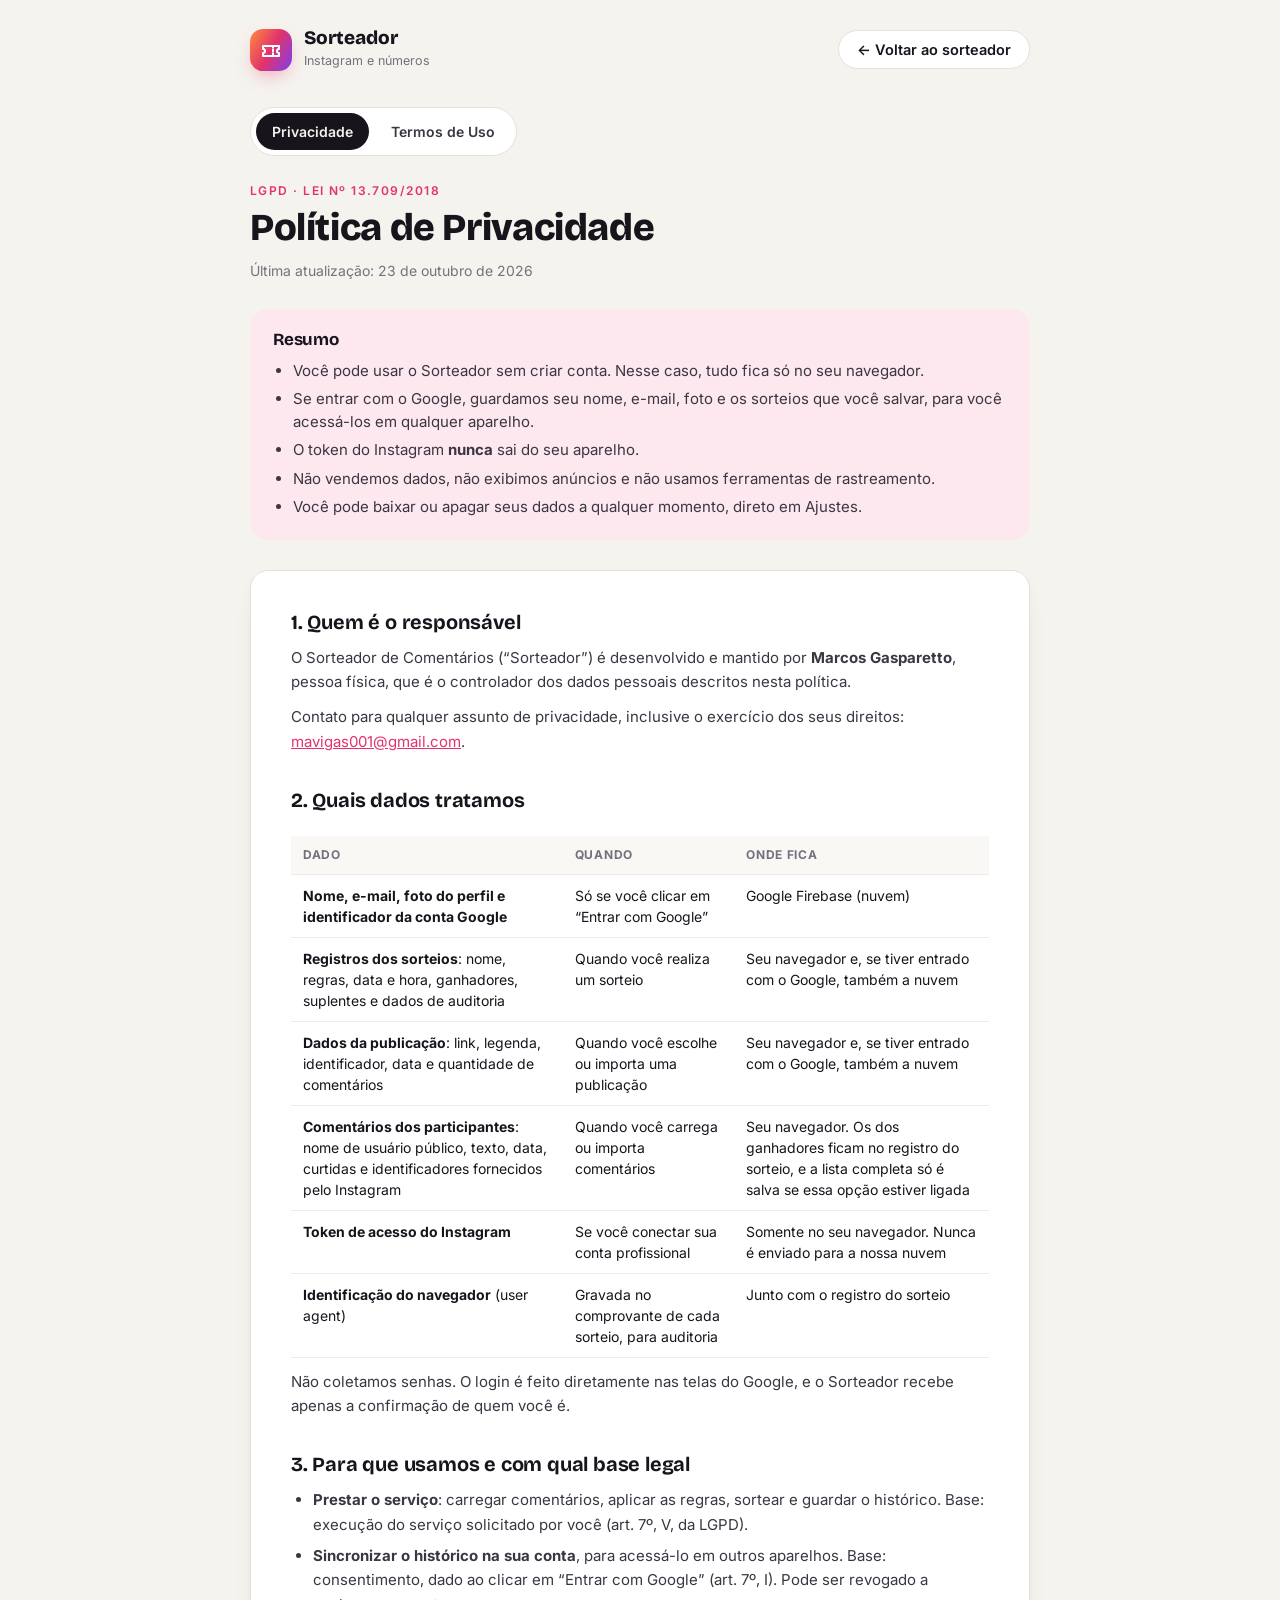
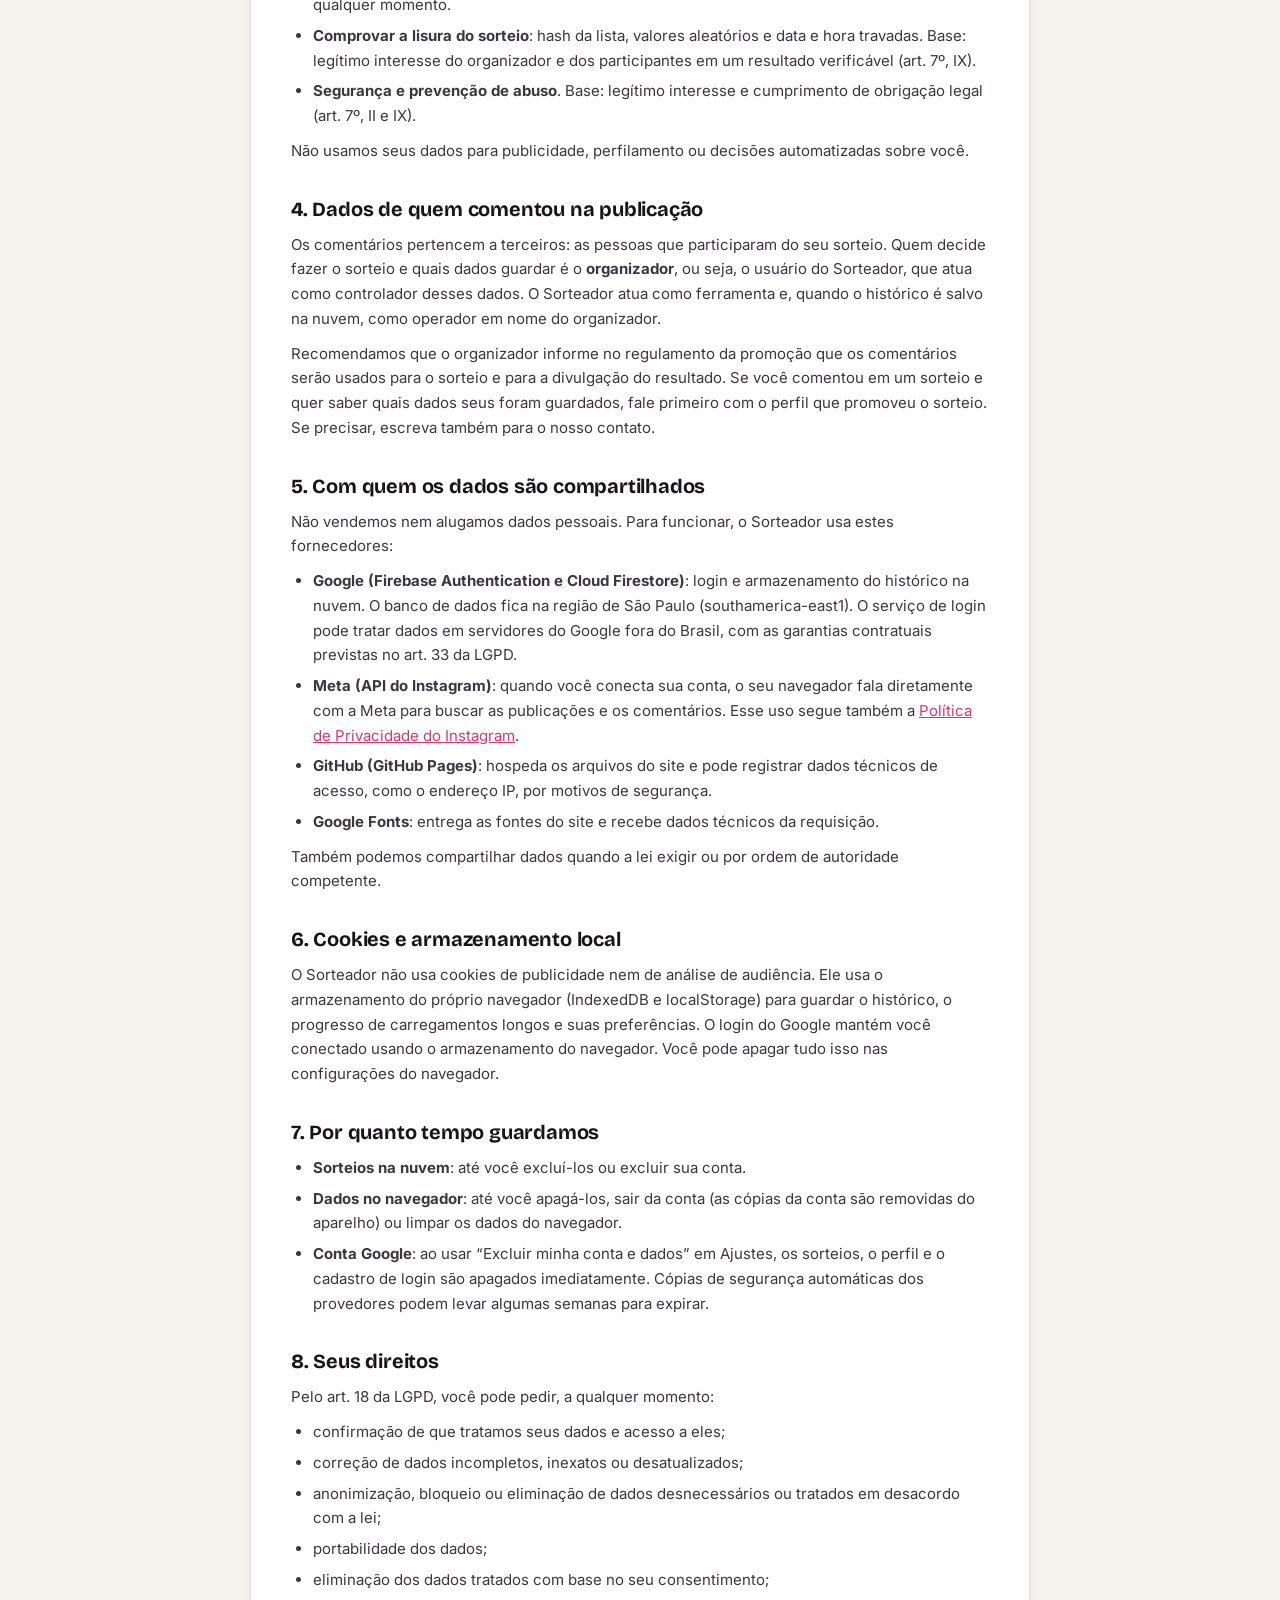
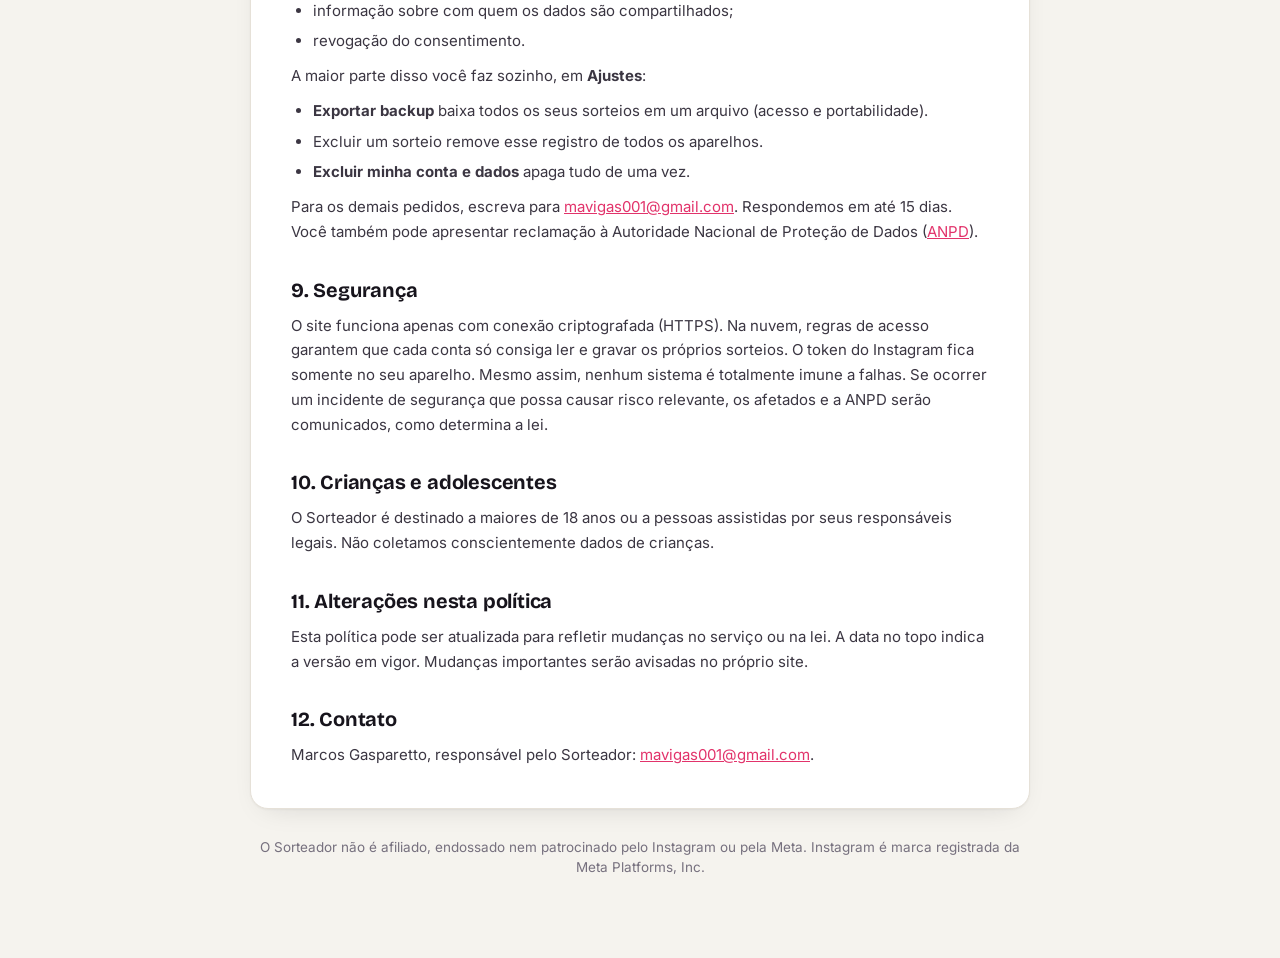
==== commit 86c48f96: "Sorteio de números para rifas e bingos Co-Authored-By: Claude Opus 5.5 <noreply@anthropic.com>" ====
--- a/privacidade.html
+++ b/privacidade.html
@@ -17,7 +17,7 @@
   <header class="legal-top">
     <a class="brand" href="./">
       <span class="brand-mark" aria-hidden="true"><svg viewBox="0 0 24 24"><path d="M4 8h16v3a2 2 0 0 0 0 4v3H4v-3a2 2 0 0 0 0-4z"/><path d="M14 8v10" stroke-dasharray="1.6 2"/></svg></span>
-      <span class="brand-text"><strong>Sorteador</strong><small>comentários do Instagram</small></span>
+      <span class="brand-text"><strong>Sorteador</strong><small>Instagram e números</small></span>
     </a>
     <a class="btn" href="./">← Voltar ao sorteador</a>
   </header>
--- a/css/styles.css
+++ b/css/styles.css
@@ -100,6 +100,8 @@
 .brand-text small { color: var(--muted); font-size: 12.5px; }
 
 .nav { display: flex; flex-direction: column; gap: 4px; }
+.nav-label { font-size: 11px; font-weight: 600; letter-spacing: .12em; text-transform: uppercase; color: var(--muted); padding: 10px 12px 4px; }
+.nav-label:first-child { padding-top: 0; }
 .nav-item {
   display: flex; align-items: center; gap: 12px;
   width: 100%; padding: 11px 12px;
@@ -385,6 +387,41 @@
 details.raw summary { cursor: pointer; color: var(--accent); font-weight: 600; }
 details.raw pre { margin: 8px 0 0; padding: 12px; border-radius: 10px; background: var(--surface-2); border: 1px solid var(--line); overflow: auto; max-height: 260px; font: 12px/1.5 ui-monospace, Consolas, monospace; white-space: pre-wrap; word-break: break-all; }
 
+/* ---------- Sorteio de números ---------- */
+.num-layout { display: grid; grid-template-columns: minmax(340px, 420px) 1fr; gap: 16px; align-items: start; }
+.num-layout .card + .card { margin-top: 0; }
+.num-side { min-width: 0; position: sticky; top: 24px; }
+.num-stage { min-height: 400px; }
+.num-stage .slot { container-type: inline-size; width: 100%; }
+.num-grid { margin-top: 4px; }
+.mono-input { font-family: ui-monospace, 'Cascadia Code', Consolas, monospace; font-size: 14px; }
+.list-tools { margin: -4px 0 6px; }
+.digits { --n: 1; display: flex; justify-content: center; gap: clamp(4px, 1.2cqi, 10px); width: 100%; margin: 6px 0; }
+.digit {
+  flex: 0 1 92px; min-width: 0; aspect-ratio: 3 / 4;
+  display: grid; place-items: center;
+  border-radius: clamp(8px, 2cqi, 18px);
+  background: rgba(255,255,255,.07); border: 1px solid rgba(255,255,255,.14);
+  font: 800 min(72px, calc(88cqi / (var(--n) + 0.6))) / 1 var(--display);
+  font-variant-numeric: tabular-nums; color: rgba(255,255,255,.88);
+}
+.digit.is-set { background: linear-gradient(160deg, #FF8A3D, #E2336B 55%, #7B3FF2); border-color: transparent; color: #fff; animation: pop .45s cubic-bezier(.2, 1.6, .4, 1) both; box-shadow: 0 14px 30px -14px rgba(226,51,107,.8); }
+.num-results { display: grid; grid-template-columns: repeat(auto-fill, minmax(240px, 1fr)); gap: 12px; margin-top: 16px; }
+.num-results:empty { display: none; }
+.ball-card { position: relative; display: flex; align-items: center; gap: 14px; padding: 14px 16px; border-radius: var(--radius); background: var(--surface); border: 1px solid var(--line); box-shadow: var(--shadow); animation: fadeUp .35s ease both; }
+.ball-card.is-main::before { content: ''; position: absolute; inset: 0; border-radius: inherit; padding: 1.5px; background: var(--grad); -webkit-mask: linear-gradient(#000 0 0) content-box, linear-gradient(#000 0 0); -webkit-mask-composite: xor; mask-composite: exclude; pointer-events: none; }
+.ball { flex: none; min-width: 64px; height: 64px; padding: 0 12px; border-radius: 99px; display: grid; place-items: center; background: var(--grad); color: #fff; font: 800 24px/1 var(--display); font-variant-numeric: tabular-nums; box-shadow: inset 0 -6px 12px rgba(0,0,0,.18), 0 10px 22px -12px rgba(226,51,107,.7); }
+.ball-info { min-width: 0; display: flex; flex-direction: column; align-items: flex-start; gap: 3px; }
+.ball-info .prize { font: 700 15px var(--display); }
+.ball-info .buyer { font-weight: 600; word-break: break-word; }
+.ball-info small { font-size: 12.5px; }
+
+.chips { display: inline-flex; gap: 4px; padding: 4px; border-radius: 99px; background: var(--surface); border: 1px solid var(--line); }
+.chips button { border: 0; background: none; padding: 7px 14px; border-radius: 99px; font: 600 13.5px var(--font); color: var(--muted); cursor: pointer; }
+.chips button.is-active { background: var(--ink); color: var(--bg); }
+.history-tools { justify-content: flex-end; }
+.h-thumb.num-thumb { display: grid; place-items: center; color: #fff; font: 800 28px var(--display); }
+
 /* ---------- Histórico ---------- */
 .history-list { display: flex; flex-direction: column; gap: 12px; }
 .h-item { display: grid; grid-template-columns: 64px 1fr auto; gap: 16px; align-items: center; padding: 14px 18px 14px 14px; border-radius: var(--radius); background: var(--surface); border: 1px solid var(--line); cursor: pointer; text-align: left; font: inherit; color: inherit; width: 100%; transition: transform .15s, box-shadow .15s; }
@@ -443,13 +480,15 @@
 
 /* ---------- Responsivo ---------- */
 @media (max-width: 1100px) {
-  .rules-layout { grid-template-columns: 1fr; }
+  .rules-layout, .num-layout { grid-template-columns: 1fr; }
+  .num-side { position: static; }
   .elig { position: static; }
   .stats { grid-template-columns: repeat(2, 1fr); }
 }
 @media (max-width: 860px) {
   .app { grid-template-columns: 1fr; grid-template-rows: auto 1fr; }
   .sidebar { position: sticky; top: 0; z-index: 20; height: auto; flex-direction: row; align-items: center; gap: 12px; padding: 10px 16px; border-right: 0; border-bottom: 1px solid var(--line); }
+  .nav-label { display: none; }
   .brand-text small, .sidebar .conn, .sidebar .user-hint, .sidebar .legal-links, .sidebar .sync-line, .sidebar .user-card .who, .sidebar .user-card .icon-btn { display: none; }
   .sidebar-foot { order: 3; margin: 0; }
   .sidebar .user-card { padding: 0; background: none; border: 0; cursor: pointer; }
@@ -467,6 +506,9 @@
   .stepper { border-radius: 18px; }
 }
 @media (max-width: 560px) {
+  .brand-text { display: none; }
+  .history-tools, .chips { width: 100%; }
+  .chips button { flex: 1; }
   .grid2, .segmented { grid-template-columns: 1fr; }
   .row:not(.end) { flex-wrap: wrap; }
   .row > .input:not(.grow), input[type=search].input { width: 100%; min-width: 0; }
